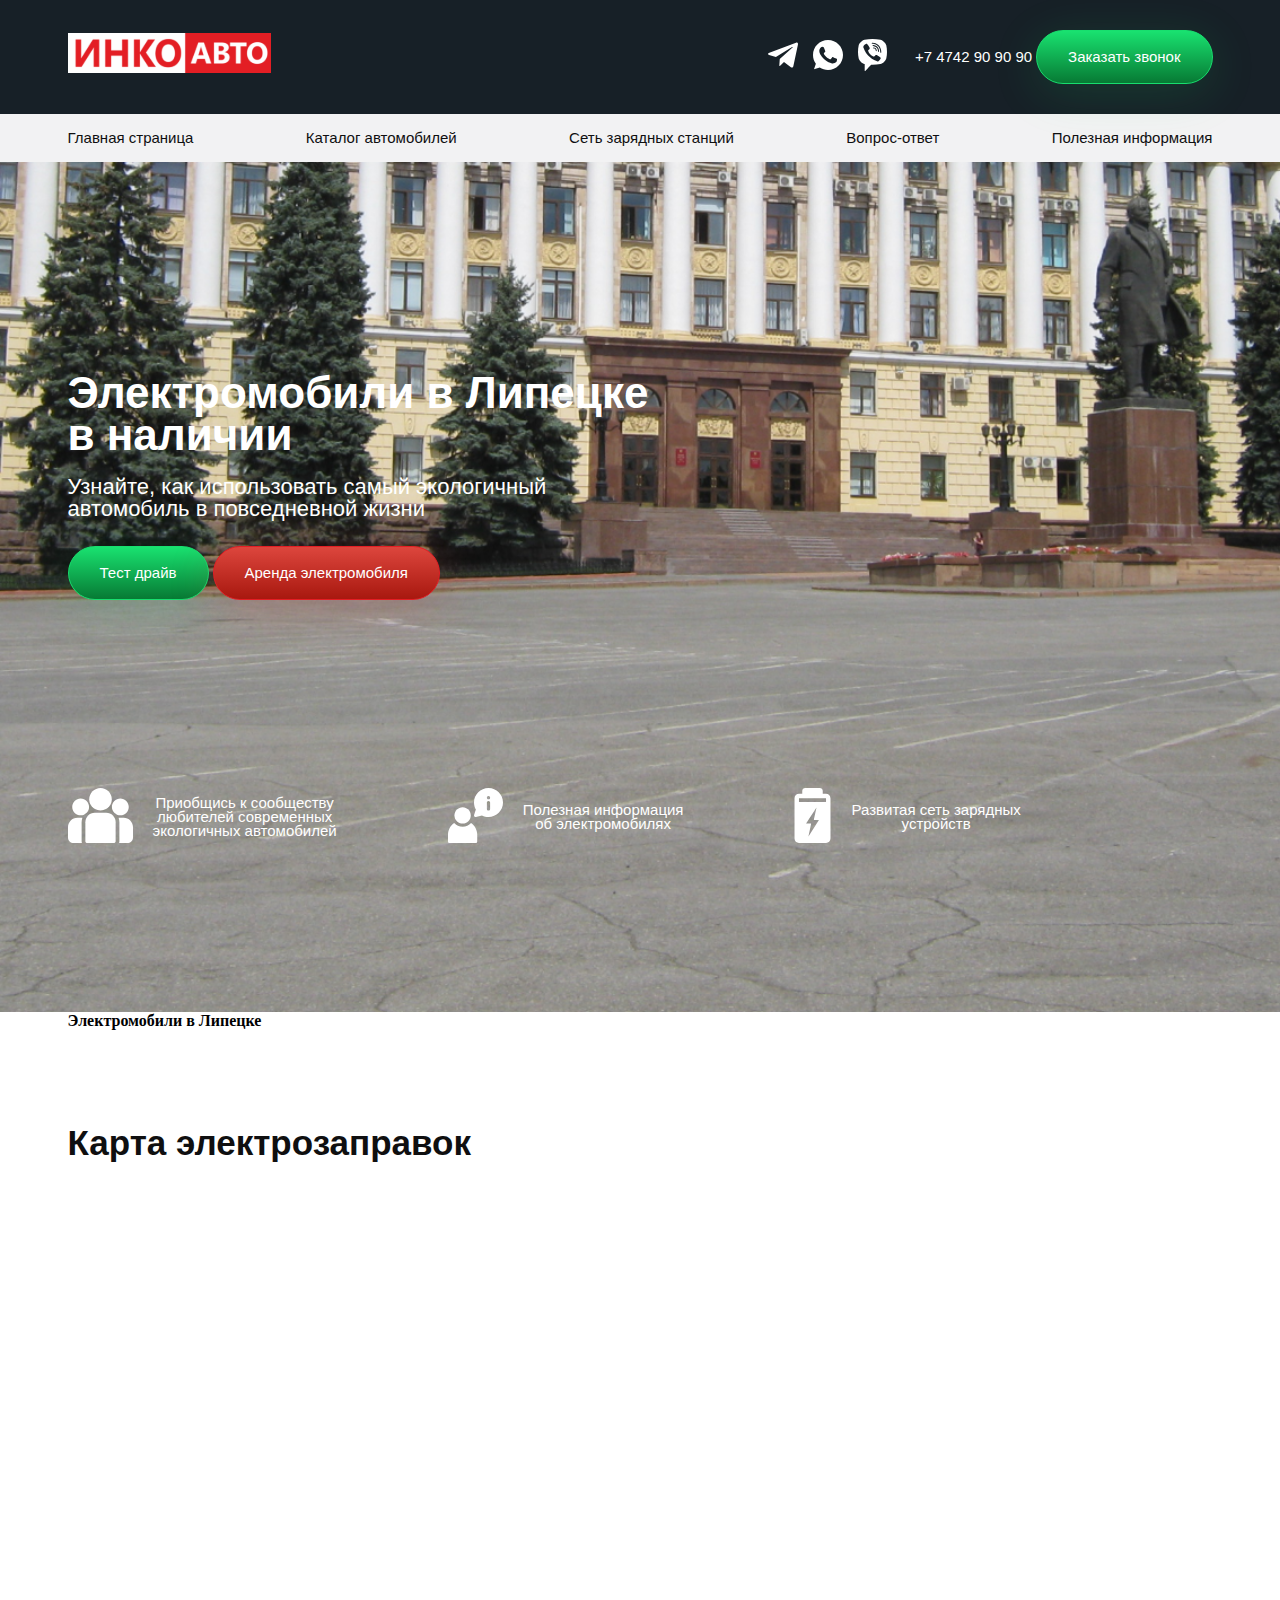
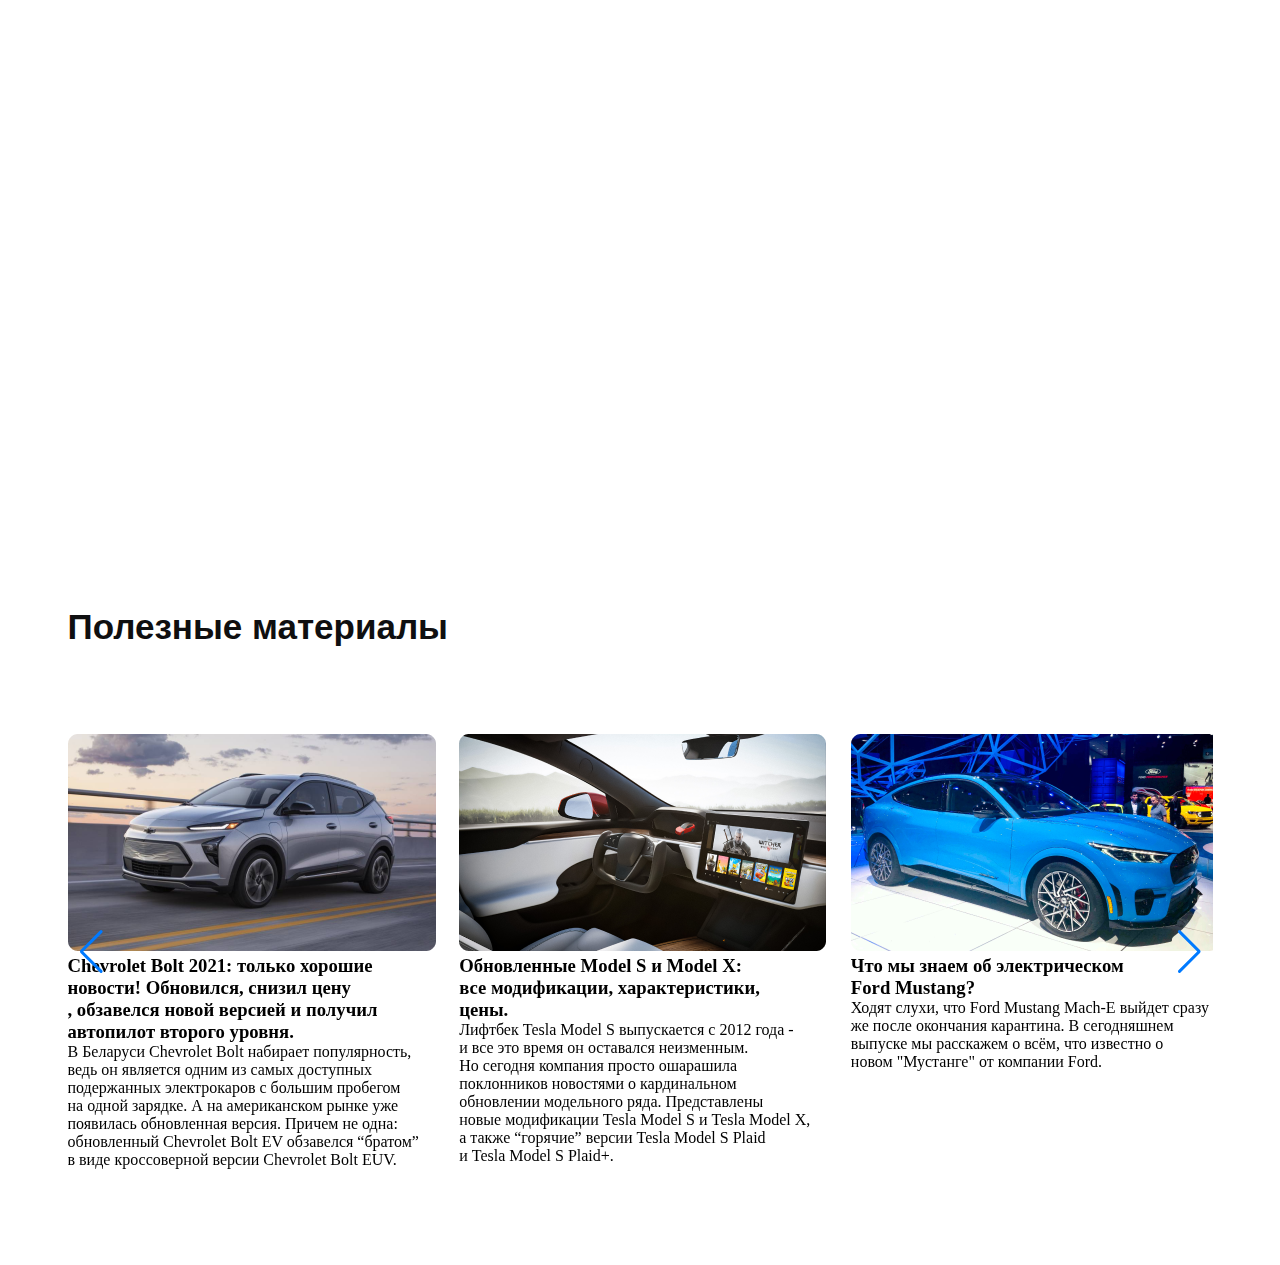
==== index.html @ d7811b65 "'initional'" ====
<!doctype html>
<html lang="en">
<head>
    <meta charset="UTF-8">
    <meta name="viewport"
          content="width=device-width, user-scalable=no, initial-scale=1.0, maximum-scale=1.0, minimum-scale=1.0">
    <meta http-equiv="X-UA-Compatible" content="ie=edge">
    <title>Document</title>

    <link
            rel="stylesheet"
            href="https://unpkg.com/swiper/swiper-bundle.min.css"
    />

    <link rel="stylesheet" href="./src/css/styles.css">

</head>
<body>

<header class="header">
    <div class="header__top">
        <div class="container">
            <div class="header__top-row">
                <h1 class="header__title">
                    <img class="header__logo" src="./src/images/logo.svg" alt="Инко-АВТО">
                </h1>
                <div class="header__top-right">
                    <div class="header__top-social">
                        <span class="header__top-icon"><svg width="30" height="26" viewBox="0 0 30 26" fill="none" xmlns="http://www.w3.org/2000/svg">
<path d="M11.7713 16.9762L11.275 23.9563C11.985 23.9563 12.2925 23.6513 12.6613 23.285L15.99 20.1038L22.8875 25.155C24.1525 25.86 25.0438 25.4888 25.385 23.9913L29.9125 2.77624L29.9138 2.77499C30.315 0.904988 29.2375 0.173738 28.005 0.632488L1.39251 10.8212C-0.423741 11.5262 -0.396241 12.5387 1.08376 12.9975L7.88751 15.1137L23.6913 5.22499C24.435 4.73249 25.1113 5.00499 24.555 5.49749L11.7713 16.9762Z" fill="white"/>
</svg>
</span>
                        <span class="header__top-icon"><svg width="30" height="30" viewBox="0 0 30 30" fill="none" xmlns="http://www.w3.org/2000/svg">
<path d="M15.0037 0H14.9963C6.72563 0 0 6.7275 0 15C0 18.2812 1.0575 21.3225 2.85562 23.7919L0.98625 29.3644L6.75187 27.5213C9.12375 29.0925 11.9531 30 15.0037 30C23.2744 30 30 23.2706 30 15C30 6.72938 23.2744 0 15.0037 0ZM23.7319 21.1819C23.37 22.2038 21.9338 23.0512 20.7881 23.2987C20.0044 23.4656 18.9806 23.5988 15.5344 22.17C11.1262 20.3438 8.2875 15.8644 8.06625 15.5737C7.85437 15.2831 6.285 13.2019 6.285 11.0494C6.285 8.89688 7.37813 7.84875 7.81875 7.39875C8.18062 7.02938 8.77875 6.86062 9.3525 6.86062C9.53813 6.86062 9.705 6.87 9.855 6.8775C10.2956 6.89625 10.5169 6.9225 10.8075 7.61813C11.1694 8.49 12.0506 10.6425 12.1556 10.8638C12.2625 11.085 12.3694 11.385 12.2194 11.6756C12.0788 11.9756 11.955 12.1087 11.7337 12.3637C11.5125 12.6187 11.3025 12.8138 11.0812 13.0875C10.8787 13.3256 10.65 13.5806 10.905 14.0213C11.16 14.4525 12.0413 15.8906 13.3387 17.0456C15.0131 18.5362 16.3706 19.0125 16.8562 19.215C17.2181 19.365 17.6494 19.3294 17.9137 19.0481C18.2494 18.6863 18.6637 18.0863 19.0856 17.4956C19.3856 17.0719 19.7644 17.0194 20.1619 17.1694C20.5669 17.31 22.71 18.3694 23.1506 18.5887C23.5912 18.81 23.8819 18.915 23.9887 19.1006C24.0938 19.2863 24.0938 20.1581 23.7319 21.1819Z" fill="white"/>
</svg>
</span>
                        <span class="header__top-icon"><svg width="29" height="32" viewBox="0 0 29 32" fill="none" xmlns="http://www.w3.org/2000/svg">
<path d="M22.4844 0.757848C17.1865 -0.252616 11.8137 -0.252616 6.51468 0.757848C4.19699 1.2754 1.28116 4.07677 0.711107 6.33007C-0.237036 10.69 -0.237036 15.1097 0.711107 19.4696C1.28116 21.7229 4.19699 24.5243 6.51468 25.0418C6.51526 25.042 6.51585 25.0421 6.51643 25.0422C6.61967 25.0625 6.69494 25.1522 6.69494 25.2577V31.6446C6.69494 31.9638 7.08356 32.1211 7.3048 31.8899L10.3307 28.7763C10.3307 28.7763 12.7419 26.2947 13.1754 25.8485C13.2178 25.8048 13.2763 25.7812 13.337 25.7829C16.392 25.8677 19.4503 25.6203 22.4844 25.042C24.8021 24.5244 27.7191 21.723 28.288 19.4697C29.2373 15.1098 29.2373 10.6901 28.288 6.33019C27.719 4.07677 24.8033 1.2754 22.4844 0.757848ZM22.5652 19.7948C22.1017 20.7816 21.4272 21.6025 20.4542 22.1265C20.1798 22.2744 19.8517 22.3222 19.5418 22.4178C19.1855 22.3094 18.8459 22.2365 18.5306 22.1053C15.2629 20.746 12.2555 18.9924 9.87333 16.3043C8.51865 14.7757 7.45825 13.05 6.56208 11.2236C6.13706 10.3575 5.77887 9.45746 5.41378 8.5633C5.08076 7.74789 5.57122 6.90549 6.08754 6.29111C6.57203 5.71452 7.19547 5.27325 7.87064 4.94805C8.39762 4.6942 8.91746 4.84055 9.30233 5.28839C10.1344 6.2566 10.8986 7.27434 11.5175 8.39665C11.898 9.08696 11.7936 9.93077 11.1039 10.4006C10.9363 10.5148 10.7835 10.6488 10.6274 10.7778C10.4904 10.8908 10.3616 11.005 10.2677 11.158C10.0961 11.4379 10.0879 11.7683 10.1984 12.0727C11.0489 14.4161 12.4825 16.2384 14.835 17.2198C15.2116 17.3769 15.5896 17.5597 16.0233 17.509C16.7496 17.4239 16.9847 16.6252 17.4937 16.2079C17.9912 15.8 18.6269 15.7946 19.1628 16.1346C19.6988 16.4747 20.2184 16.8398 20.7348 17.2088C21.2418 17.571 21.7465 17.9253 22.2142 18.3382C22.6635 18.7351 22.8184 19.2559 22.5652 19.7948ZM18.3461 12.1584C18.1432 12.162 18.223 12.158 18.3001 12.1558C17.9732 12.1443 17.7954 11.9513 17.7602 11.6376C17.7346 11.4084 17.7143 11.1762 17.6598 10.9532C17.5523 10.514 17.3195 10.107 16.9512 9.83794C16.7772 9.71084 16.5801 9.61813 16.3736 9.55851C16.1113 9.48258 15.8389 9.50347 15.5772 9.43915C15.293 9.36944 15.1358 9.1386 15.1804 8.87125C15.221 8.62797 15.4571 8.43808 15.7222 8.45733C17.3793 8.57727 18.5637 9.43622 18.7327 11.3922C18.7447 11.5303 18.7587 11.676 18.7282 11.8081C18.6785 12.0227 18.5255 12.1344 18.3709 12.1547C18.3836 12.155 18.3811 12.156 18.3461 12.1584ZM17.3157 7.68475C16.8072 7.43513 16.2573 7.27998 15.6998 7.1875C15.4562 7.14713 15.2101 7.1226 14.9653 7.08845C14.6687 7.04714 14.5104 6.8576 14.5244 6.56455C14.5375 6.28993 14.7377 6.09242 15.0361 6.10932C16.0171 6.16518 16.9645 6.37772 17.8366 6.8407C19.6099 7.78228 20.6229 9.26851 20.9186 11.2531C20.9321 11.343 20.9535 11.432 20.9603 11.5223C20.9771 11.745 20.9875 11.9681 21.0046 12.2619C20.9976 12.3154 20.9939 12.4412 20.9627 12.5597C20.8493 12.99 20.1987 13.0438 20.0489 12.6096C20.0045 12.4808 19.9979 12.3342 19.9976 12.1955C19.9961 11.2878 19.7993 10.3811 19.3428 9.59137C18.8735 8.77995 18.1565 8.09762 17.3157 7.68475ZM22.7952 13.8181C22.4526 13.8222 22.2984 13.5348 22.2762 13.2267C22.2322 12.6169 22.2018 12.0044 22.1178 11.3996C21.6754 8.20735 19.1364 5.5663 15.9673 4.99957C15.4904 4.91425 15.0022 4.89183 14.5192 4.84102C14.2138 4.80886 13.8139 4.79032 13.7462 4.40972C13.6894 4.09062 13.9581 3.83654 14.2611 3.82022C14.3435 3.81576 14.4264 3.81952 14.5092 3.81987C18.6137 3.93524 14.7597 3.82879 14.5202 3.82046C18.7894 3.94521 22.2946 6.78766 23.0463 11.0206C23.1745 11.7425 23.2201 12.4805 23.2771 13.2132C23.301 13.5213 23.127 13.8141 22.7952 13.8181Z" fill="white"/>
</svg>

                        </span>

                    </div>
                    <div class="header__top-call">
                        <a class="header__number" href="tel:+7 4742 90 90 90">+7 4742 90 90 90</a>
                        <button class="btn btn_green" type="button">Заказать звонок</button>
                    </div>

                </div>
            </div>
        </div>
    </div>

    <div class="header__bot">
        <div class="container">
            <nav class="header__nav">
                <a class="header__link" href="">Главная cтраница</a>
                <a class="header__link" href="">Каталог автомобилей</a>
                <a class="header__link" href="">Сеть зарядных станций</a>
                <a class="header__link" href="">Вопрос-ответ</a>
                <a class="header__link" href="">Полезная информация</a>
            </nav>
        </div>
    </div>
</header>

<main>
    <section class="home">
        <div class="container">
            <h2 class="home__title">Электромобили в Липецке <br>
                в наличии</h2>
            <p2 class="home__subtitle">Узнайте, как использовать самый экологичный <br>
                автомобиль в повседневной жизни</p2>
            <div class="home__btns">
                <button class="btn btn_green" type="button">Тест драйв</button>
                <button class="btn btn_red" type="button">Аренда электромобиля</button>
            </div>
            <div class="home__row">
                <div class="home__card">
                    <span class="home__card-icon">
                        <svg width="65" height="65" viewBox="0 0 65 65" fill="none" xmlns="http://www.w3.org/2000/svg">
<path d="M55.617 34.6989H50.5901C51.1025 36.1017 51.3825 37.6157 51.3825 39.1936V58.1921C51.3825 58.85 51.268 59.4815 51.0596 60.0688H59.3701C62.4745 60.0688 65 57.5431 65 54.4389V44.0819C65.0001 38.9082 60.7909 34.6989 55.617 34.6989Z" fill="white"/>
<path d="M13.6177 39.1937C13.6177 37.6157 13.8976 36.1019 14.41 34.699H9.38312C4.20927 34.699 0 38.9083 0 44.0822V54.4391C0 57.5434 2.52548 60.069 5.62987 60.069H13.9405C13.7322 59.4815 13.6177 58.8501 13.6177 58.1923V39.1937Z" fill="white"/>
<path d="M38.2461 29.8105H26.754C21.5802 29.8105 17.3709 34.0198 17.3709 39.1937V58.1922C17.3709 59.2286 18.2111 60.0689 19.2475 60.0689H45.7526C46.789 60.0689 47.6292 59.2287 47.6292 58.1922V39.1937C47.6292 34.0198 43.42 29.8105 38.2461 29.8105Z" fill="white"/>
<path d="M32.5 4.93088C26.2778 4.93088 21.2157 9.99302 21.2157 16.2154C21.2157 20.4359 23.5451 24.122 26.9853 26.0573C28.617 26.9752 30.4982 27.4998 32.5 27.4998C34.5018 27.4998 36.383 26.9752 38.0148 26.0573C41.4551 24.122 43.7844 20.4358 43.7844 16.2154C43.7844 9.99314 38.7223 4.93088 32.5 4.93088Z" fill="white"/>
<path d="M12.6849 15.4488C8.03145 15.4488 4.2457 19.2346 4.2457 23.888C4.2457 28.5415 8.03145 32.3273 12.6849 32.3273C13.8653 32.3273 14.9894 32.0828 16.0105 31.6432C17.7759 30.8832 19.2315 29.5377 20.1323 27.8524C20.7645 26.6696 21.1241 25.3202 21.1241 23.888C21.1241 19.2347 17.3384 15.4488 12.6849 15.4488Z" fill="white"/>
<path d="M52.3152 15.4488C47.6617 15.4488 43.876 19.2346 43.876 23.888C43.876 25.3203 44.2356 26.6697 44.8679 27.8524C45.7686 29.5379 47.2242 30.8833 48.9897 31.6432C50.0107 32.0828 51.1348 32.3273 52.3152 32.3273C56.9687 32.3273 60.7544 28.5415 60.7544 23.888C60.7544 19.2346 56.9687 15.4488 52.3152 15.4488Z" fill="white"/>
</svg>
                      </span>
                    <p class="home__card-text">Приобщись к сообществу <br>любителей современных <br> экологичных  автомобилей</p>
                </div>
                <div class="home__card">
                    <span class="home__card-icon">
               <svg width="55" height="55" viewBox="0 0 55 55" fill="none" xmlns="http://www.w3.org/2000/svg">
<path d="M14.6094 19.3359C10.1672 19.3359 6.44531 22.9504 6.44531 27.3926C6.44531 31.8348 10.1672 35.4492 14.6094 35.4492C19.0516 35.4492 22.7734 31.8348 22.7734 27.3926C22.7734 22.9504 19.0516 19.3359 14.6094 19.3359Z" fill="white"/>
<path d="M40.498 0C32.5012 0 25.9961 6.50515 25.9961 14.502C25.9961 16.9961 26.6334 19.4304 27.8434 21.5893L26.0795 26.8828C25.8922 27.4413 26.026 28.055 26.4257 28.4877C26.8358 28.9313 27.4483 29.0958 27.9977 28.9551L33.9819 27.4603C35.993 28.4721 38.2321 29.0039 40.498 29.0039C48.4949 29.0039 55 22.4988 55 14.502C55 6.50515 48.4949 0 40.498 0ZM42.1094 20.9473C42.1094 21.8379 41.3887 22.5586 40.498 22.5586C39.6074 22.5586 38.8867 21.8379 38.8867 20.9473V14.502C38.8867 13.6113 39.6074 12.8906 40.498 12.8906C41.3887 12.8906 42.1094 13.6113 42.1094 14.502V20.9473ZM40.498 11.2793C39.6082 11.2793 38.8867 10.5579 38.8867 9.66797C38.8867 8.77809 39.6082 8.05664 40.498 8.05664C41.3879 8.05664 42.1094 8.77809 42.1094 9.66797C42.1094 10.5579 41.3879 11.2793 40.498 11.2793Z" fill="white"/>
<path d="M23.0646 34.9087C20.9985 37.2014 17.9308 38.6719 14.6094 38.6719C11.288 38.6719 8.22024 37.2014 6.1542 34.9087C2.44353 37.5379 0 41.8446 0 46.7285V53.3887C0 54.2793 0.720693 55 1.61133 55H27.6074C28.4981 55 29.2188 54.2793 29.2188 53.3887V46.7285C29.2188 41.8446 26.7752 37.5379 23.0646 34.9087Z" fill="white"/>
</svg>

                      </span>
                    <p class="home__card-text">Полезная информация <br> об электромобилях</p>
                </div>
                <div class="home__card">
                    <span class="home__card-icon">
                       <svg width="37" height="55" viewBox="0 0 37 55" fill="none" xmlns="http://www.w3.org/2000/svg">
<path d="M32.028 5.8212H28.745V2.9728C28.745 1.3336 27.4114 0 25.7722 0H11.2277C9.5885 0 8.25489 1.3336 8.25489 2.9728V5.8212H4.97203C2.51322 5.8212 0.512817 7.8216 0.512817 10.2804V50.5408C0.512817 52.9996 2.51322 55 4.97203 55H32.028C34.4868 55 36.4872 52.9996 36.4872 50.5408V10.2804C36.4872 7.8216 34.4868 5.8212 32.028 5.8212ZM14.4434 48.4598L17.1035 35.8233C17.125 35.7202 17.099 35.6127 17.0318 35.5292C16.9674 35.4514 16.8646 35.4021 16.7605 35.4021H12.0587L22.5088 19.5596L19.8609 31.4722C19.8381 31.5755 19.8631 31.6822 19.9295 31.7641C19.9981 31.8503 20.0971 31.8977 20.2038 31.8977H24.9228L14.4434 48.4598ZM32.028 14.0881H4.97203V10.2804H32.028V14.0881Z" fill="white"/>
</svg>

                      </span>
                    <p class="home__card-text">Развитая сеть зарядных <br>устройств</p>
                </div>

            </div>
        </div>
    </section>
    <section class="elektrocars">
        <div class="container">
            <h4 class="elektrocars__title">Электромобили в Липецке </h4>
        </div>
    </section>
    <section class="map">
        <div class="container">
            <h2 class="map__title">Карта электрозаправок</h2>
        </div>
        <div>
            <iframe src="https://www.google.com/maps/embed?pb=!1m18!1m12!1m3!1d2923.7087150955836!2d74.59343961488145!3d42.87899187915543!2m3!1f0!2f0!3f0!3m2!1i1024!2i768!4f13.1!3m3!1m2!1s0x389eb73ef59391dd%3A0xd9a25f1216632551!2zSVQtUlVOIC0g0LDQutCw0LTQtdC80LjRjyDQv9GA0L7Qs9GA0LDQvNC80LjRgNC-0LLQsNC90LjRjyDQvNC10LbQtNGD0L3QsNGA0L7QtNC90L7Qs9C-INGB0YLQsNC90LTQsNGA0YLQsA!5e0!3m2!1sru!2skg!4v1657628754814!5m2!1sru!2skg" width="100%" height="785" style="border:0;" allowfullscreen="" loading="lazy" referrerpolicy="no-referrer-when-downgrade"></iframe>
        </div>
    </section>
    <section class="products">
        <div class="container">
            <h2 class="products__title">Полезные материалы</h2>
            <div class="products__row">


                </div>

            <div class="swiper mySwiper">
                <div class="swiper-wrapper">
                    <div class="swiper-slide"> <div class="products__card">
                        <img class="products__card-img" src="./src/images/products/Chevrolet.png" alt="">
                        <h3 class="products__card-title">Chevrolet Bolt 2021: только хорошие <br>
                            новости! Обновился, снизил цену
                            <br>, обзавелся новой версией   и получил <br>
                            автопилот второго уровня.</h3>
                        <p>В Беларуси Chevrolet Bolt набирает популярность, <br>
                            ведь он является одним из самых доступных <br>
                            подержанных электрокаров с большим пробегом <br>
                            на одной зарядке. А на американском рынке уже <br>
                            появилась обновленная версия. Причем не одна: <br>
                            обновленный Chevrolet Bolt EV обзавелся “братом” <br>
                            в виде кроссоверной версии Chevrolet Bolt EUV.</p>

                    </div></div>
                    <div class="swiper-slide"> <div class="products__card">
                        <img class="products__card-img" src="./src/images/products/2.png" alt="">
                        <h3 class="products__card-title">Обновленные Model S и Model X: <br>
                            все модификации, характеристики, <br>
                            цены.</h3>
                        <p>Лифтбек Tesla Model S выпускается с 2012 года - <br>
                            и все это время он оставался неизменным. <br>
                            Но сегодня компания просто ошарашила <br>
                            поклонников новостями о кардинальном <br>
                            обновлении модельного ряда. Представлены <br>
                            новые модификации Tesla Model S и Tesla Model X, <br>
                            а также “горячие” версии Tesla Model S Plaid <br>
                            и Tesla Model S Plaid+.</p>

                    </div></div>
                    <div class="swiper-slide"> <div class="products__card">
                        <img class="products__card-img" src="./src/images/products/Mustang.png" alt="">
                        <h3 class="products__card-title">Что мы знаем об электрическом <br>
                            Ford Mustang?</h3>
                        <p>Ходят слухи, что Ford Mustang Mach-E выйдет сразу <br>
                            же после окончания карантина. В сегодняшнем <br>
                            выпуске мы расскажем о всём, что известно о <br>
                            новом "Мустанге" от компании Ford.</p>

                    </div></div>
                    <div class="swiper-slide"> <div class="products__card">
                        <img class="products__card-img" src="./src/images/products/Chevrolet.png" alt="">
                        <h3 class="products__card-title">Chevrolet Bolt 2021: только хорошие <br>
                            новости! Обновился, снизил цену
                            <br>, обзавелся новой версией   и получил <br>
                            автопилот второго уровня.</h3>
                        <p>В Беларуси Chevrolet Bolt набирает популярность, <br>
                            ведь он является одним из самых доступных <br>
                            подержанных электрокаров с большим пробегом <br>
                            на одной зарядке. А на американском рынке уже <br>
                            появилась обновленная версия. Причем не одна: <br>
                            обновленный Chevrolet Bolt EV обзавелся “братом” <br>
                            в виде кроссоверной версии Chevrolet Bolt EUV.</p>

                    </div></div>
                    <div class="swiper-slide"> <div class="products__card">
                        <img class="products__card-img" src="./src/images/products/2.png" alt="">
                        <h3 class="products__card-title">Обновленные Model S и Model X: <br>
                            все модификации, характеристики, <br>
                            цены.</h3>
                        <p>Лифтбек Tesla Model S выпускается с 2012 года - <br>
                            и все это время он оставался неизменным. <br>
                            Но сегодня компания просто ошарашила <br>
                            поклонников новостями о кардинальном <br>
                            обновлении модельного ряда. Представлены <br>
                            новые модификации Tesla Model S и Tesla Model X, <br>
                            а также “горячие” версии Tesla Model S Plaid <br>
                            и Tesla Model S Plaid+.</p>

                    </div></div>
                    <div class="swiper-slide"> <div class="products__card">
                        <img class="products__card-img" src="./src/images/products/Mustang.png" alt="">
                        <h3 class="products__card-title">Что мы знаем об электрическом <br>
                            Ford Mustang?</h3>
                        <p>Ходят слухи, что Ford Mustang Mach-E выйдет сразу <br>
                            же после окончания карантина. В сегодняшнем <br>
                            выпуске мы расскажем о всём, что известно о <br>
                            новом "Мустанге" от компании Ford.</p>

                    </div></div>
                    <div class="swiper-slide"> <div class="products__card">
                        <img class="products__card-img" src="./src/images/products/Chevrolet.png" alt="">
                        <h3 class="products__card-title">Chevrolet Bolt 2021: только хорошие <br>
                            новости! Обновился, снизил цену
                            <br>, обзавелся новой версией   и получил <br>
                            автопилот второго уровня.</h3>
                        <p>В Беларуси Chevrolet Bolt набирает популярность, <br>
                            ведь он является одним из самых доступных <br>
                            подержанных электрокаров с большим пробегом <br>
                            на одной зарядке. А на американском рынке уже <br>
                            появилась обновленная версия. Причем не одна: <br>
                            обновленный Chevrolet Bolt EV обзавелся “братом” <br>
                            в виде кроссоверной версии Chevrolet Bolt EUV.</p>

                    </div></div>
                    <div class="swiper-slide"> <div class="products__card">
                        <img class="products__card-img" src="./src/images/products/Mustang.png" alt="">
                        <h3 class="products__card-title">Что мы знаем об электрическом <br>
                            Ford Mustang?</h3>
                        <p>Ходят слухи, что Ford Mustang Mach-E выйдет сразу <br>
                            же после окончания карантина. В сегодняшнем <br>
                            выпуске мы расскажем о всём, что известно о <br>
                            новом "Мустанге" от компании Ford.</p>

                    </div></div>
                    <div class="swiper-slide"> <div class="products__card">
                        <img class="products__card-img" src="./src/images/products/Mustang.png" alt="">
                        <h3 class="products__card-title">Что мы знаем об электрическом <br>
                            Ford Mustang?</h3>
                        <p>Ходят слухи, что Ford Mustang Mach-E выйдет сразу <br>
                            же после окончания карантина. В сегодняшнем <br>
                            выпуске мы расскажем о всём, что известно о <br>
                            новом "Мустанге" от компании Ford.</p>

                    </div></div>
                    <div class="swiper-slide"> <div class="products__card">
                        <img class="products__card-img" src="./src/images/products/2.png" alt="">
                        <h3 class="products__card-title">Обновленные Model S и Model X: <br>
                            все модификации, характеристики, <br>
                            цены.</h3>
                        <p>Лифтбек Tesla Model S выпускается с 2012 года - <br>
                            и все это время он оставался неизменным. <br>
                            Но сегодня компания просто ошарашила <br>
                            поклонников новостями о кардинальном <br>
                            обновлении модельного ряда. Представлены <br>
                            новые модификации Tesla Model S и Tesla Model X, <br>
                            а также “горячие” версии Tesla Model S Plaid <br>
                            и Tesla Model S Plaid+.</p>

                    </div></div>
                    <div class="swiper-slide"> <div class="products__card">
                        <img class="products__card-img" src="./src/images/products/Mustang.png" alt="">
                        <h3 class="products__card-title">Что мы знаем об электрическом <br>
                            Ford Mustang?</h3>
                        <p>Ходят слухи, что Ford Mustang Mach-E выйдет сразу <br>
                            же после окончания карантина. В сегодняшнем <br>
                            выпуске мы расскажем о всём, что известно о <br>
                            новом "Мустанге" от компании Ford.</p>

                    </div></div>


                </div>
                <div class="swiper-button-next"></div>
                <div class="swiper-button-prev"></div>
            </div>
            </div>
        </div>
    </section>



</main>
<script src="https://unpkg.com/swiper/swiper-bundle.min.js"></script>

<script src="./src/js/main.js"></script>

</body>
</html>
---- src/css/styles.css ----
@import "../fonts/museo/style.css";
* {
  padding: 0;
  margin: 0;
  -webkit-box-sizing: border-box;
          box-sizing: border-box;
  text-decoration: none;
  list-style-type: none;
}

.container {
  max-width: 1185px;
  margin: 0 auto;
  padding: 0 20px;
}

.swiper {
  width: 600px;
  height: 300px;
}

.btn {
  font-family: "Museo Sans Rounded 700", sans-serif;
  font-size: 15px;
  line-height: 18px;
  text-align: center;
  color: #FFFFFF;
  padding: 17px 31px;
  border-radius: 43px;
  border: none;
  cursor: pointer;
}
.btn_green {
  background: -webkit-gradient(linear, left bottom, left top, from(#077A34), to(#19E270));
  background: linear-gradient(360deg, #077A34 0%, #19E270 100%);
  -webkit-box-shadow: 0 9px 48px rgba(24, 220, 109, 0.15);
          box-shadow: 0 9px 48px rgba(24, 220, 109, 0.15);
  -webkit-transition: 5s;
  transition: 5s;
  border: 1px solid #18DE6E;
}
.btn_green:hover {
  -webkit-transition: 5s;
  transition: 5s;
  background: #FFFFFF;
  border: 1px solid #18DE6E;
  color: #18DC6D;
}
.btn_red {
  background: -webkit-gradient(linear, left bottom, left top, from(#A8180F), to(#DD463D));
  background: linear-gradient(360deg, #A8180F 0%, #DD463D 100%);
  -webkit-box-shadow: 0 9px 48px rgba(211, 61, 52, 0.24);
          box-shadow: 0 9px 48px rgba(211, 61, 52, 0.24);
  -webkit-transition: 5s;
  transition: 5s;
  border: 1px solid #E31E24;
}
.btn_red:hover {
  background: #FFFFFF;
  border: 1px solid #E31E24;
  -webkit-transition: 5s;
  transition: 5s;
  color: #E31E24;
}

.header__top {
  background: #172027;
  padding: 30px 0;
}
.header__top-row {
  display: -webkit-box;
  display: -ms-flexbox;
  display: flex;
  -webkit-box-pack: justify;
      -ms-flex-pack: justify;
          justify-content: space-between;
  -webkit-box-align: center;
      -ms-flex-align: center;
          align-items: center;
}
.header__top-right {
  display: -webkit-box;
  display: -ms-flexbox;
  display: flex;
  -webkit-box-align: center;
      -ms-flex-align: center;
          align-items: center;
  -webkit-column-gap: 28px;
     -moz-column-gap: 28px;
          column-gap: 28px;
}
.header__top-social {
  display: -webkit-box;
  display: -ms-flexbox;
  display: flex;
  -webkit-box-align: center;
      -ms-flex-align: center;
          align-items: center;
  -webkit-column-gap: 15px;
     -moz-column-gap: 15px;
          column-gap: 15px;
}
.header-call {
  display: -webkit-box;
  display: -ms-flexbox;
  display: flex;
  -webkit-box-align: center;
      -ms-flex-align: center;
          align-items: center;
  -webkit-column-gap: 12px;
     -moz-column-gap: 12px;
          column-gap: 12px;
}
.header__number {
  font-family: "Museo Sans Rounded 700", sans-serif;
  font-size: 15px;
  line-height: 18px;
  color: #FFFFFF;
}
.header__bot {
  background: #F2F2F3;
  padding: 15px 0;
}
.header__nav {
  display: -webkit-box;
  display: -ms-flexbox;
  display: flex;
  -webkit-box-pack: justify;
      -ms-flex-pack: justify;
          justify-content: space-between;
  -webkit-box-align: center;
      -ms-flex-align: center;
          align-items: center;
}
.header__link {
  font-family: "Museo Sans Rounded 300", sans-serif;
  font-size: 15px;
  line-height: 18px;
  text-align: center;
  color: #0F0F10;
}
.header__link:hover {
  color: #E31E24;
}

.home {
  padding: 210px 0 80px;
  background: url("../images/homebg.png") center/cover no-repeat;
}
.home__title {
  font-family: "Museo Sans Rounded 700", sans-serif;
  font-size: 44px;
  line-height: 96.5%;
  color: #fff;
  padding-bottom: 20px;
}
.home__subtitle {
  font-family: "Museo Sans Rounded 300", sans-serif;
  font-size: 22px;
  line-height: 96.5%;
  color: #fff;
}
.home__btns {
  padding-top: 26px;
}
.home__row {
  display: -webkit-box;
  display: -ms-flexbox;
  display: flex;
  text-align: center;
  -webkit-column-gap: 111px;
     -moz-column-gap: 111px;
          column-gap: 111px;
}
.home__card {
  padding: 183px 0 81px;
  display: -webkit-box;
  display: -ms-flexbox;
  display: flex;
  text-align: center;
  -webkit-box-align: center;
      -ms-flex-align: center;
          align-items: center;
  -webkit-column-gap: 20px;
     -moz-column-gap: 20px;
          column-gap: 20px;
  font-family: "Museo Sans Rounded 300", sans-serif;
  font-size: 15px;
  line-height: 96.5%;
  color: #fff;
}

.map {
  padding: 96px 0;
}
.map__title {
  font-family: "Museo Sans Rounded 300", sans-serif;
  font-size: 35px;
  line-height: 96.5%;
  color: #0F0F10;
  margin-bottom: 70px;
}

.products {
  padding: 96px 0;
}
.products__title {
  font-family: "Museo Sans Rounded 300", sans-serif;
  font-size: 35px;
  line-height: 96.5%;
  color: #0F0F10;
  margin-bottom: 90px;
}
.products__card {
  width: 100%;
}
.products-title {
  font-family: "Museo Sans Rounded 700", sans-serif;
  font-size: 26px;
  line-height: 96.5%;
  color: #0F0F10;
  margin: 40px 0 12px;
}
.products-desc {
  font-family: "Museo Sans Rounded 300", sans-serif;
  font-size: 15px;
  line-height: 18px;
  color: #0F0F10;
}

.swiper {
  width: 100%;
  height: 100%;
}

.swiper-slide {
  /* Center slide text vertically */
  display: -webkit-box;
  display: -ms-flexbox;
  display: flex;
  -webkit-box-pack: center;
  -ms-flex-pack: center;
  justify-content: center;
  -webkit-box-align: center;
  -ms-flex-align: center;
  align-items: center;
}
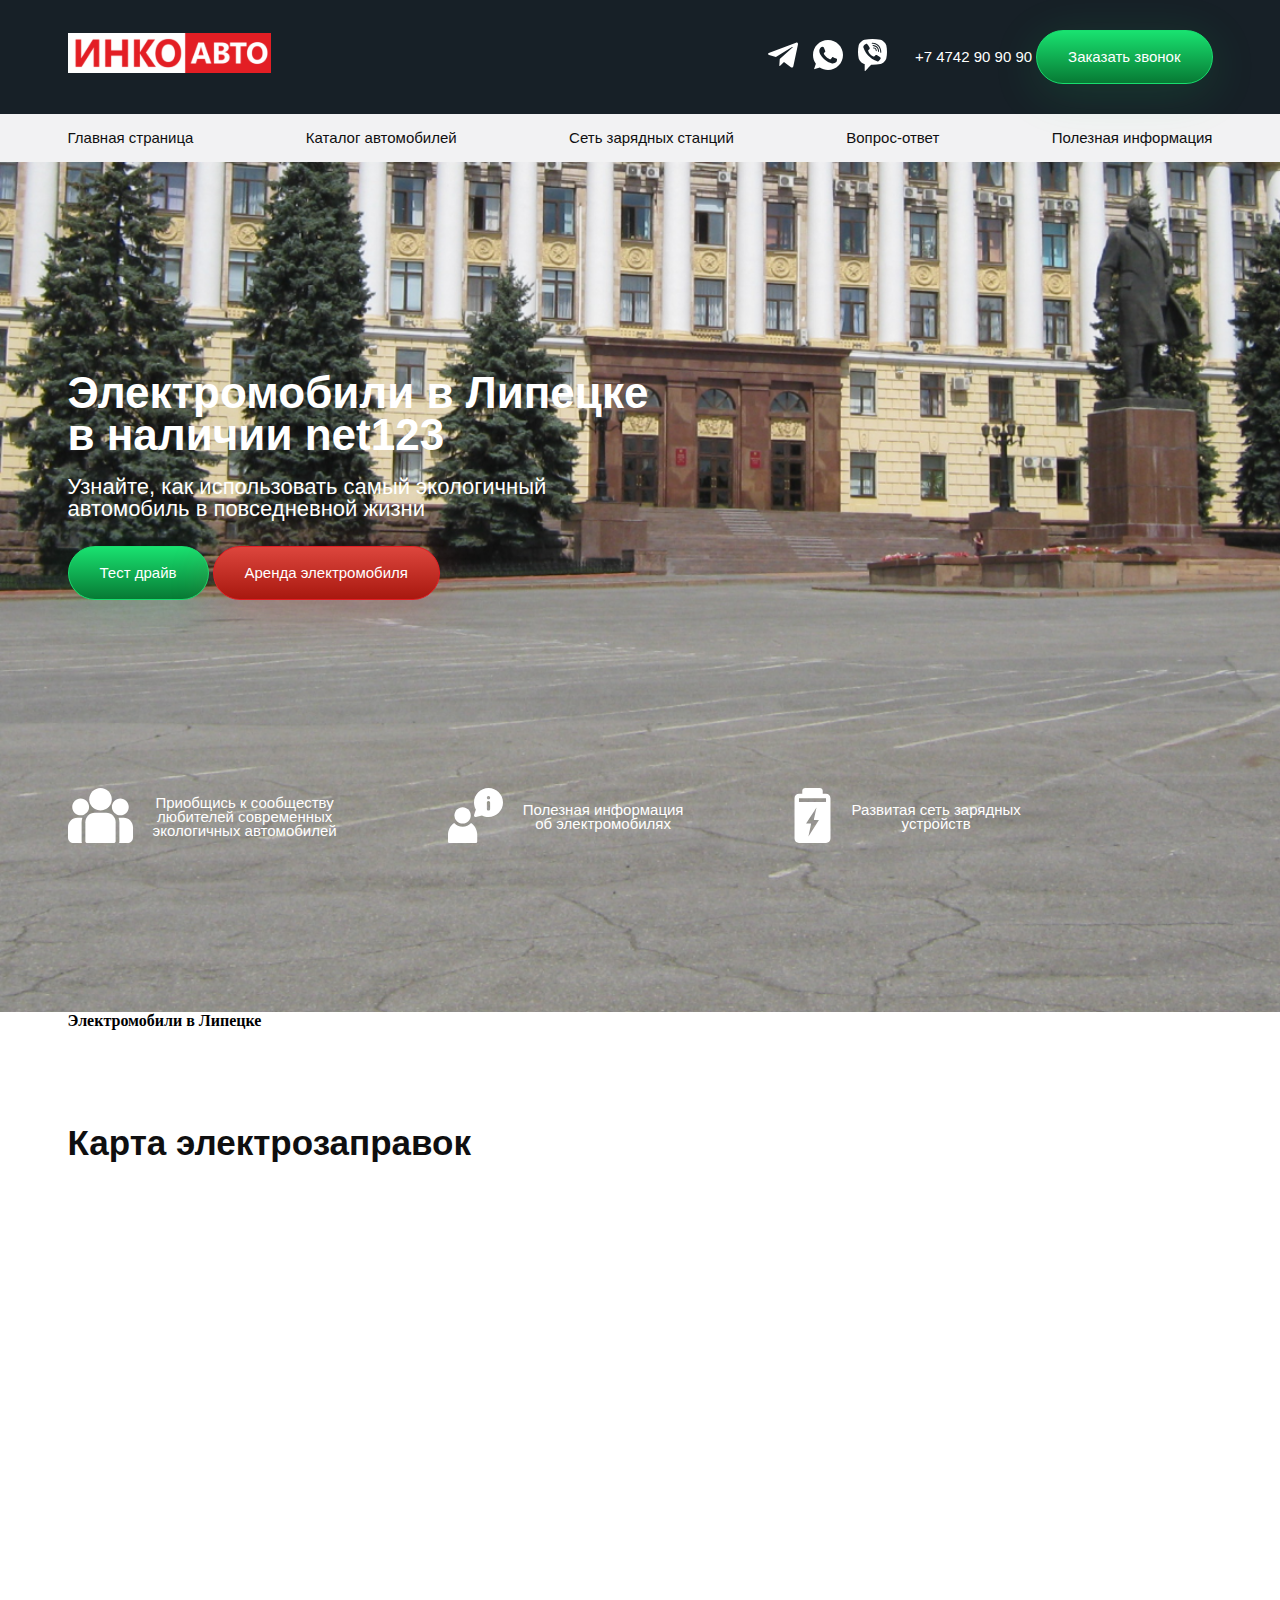
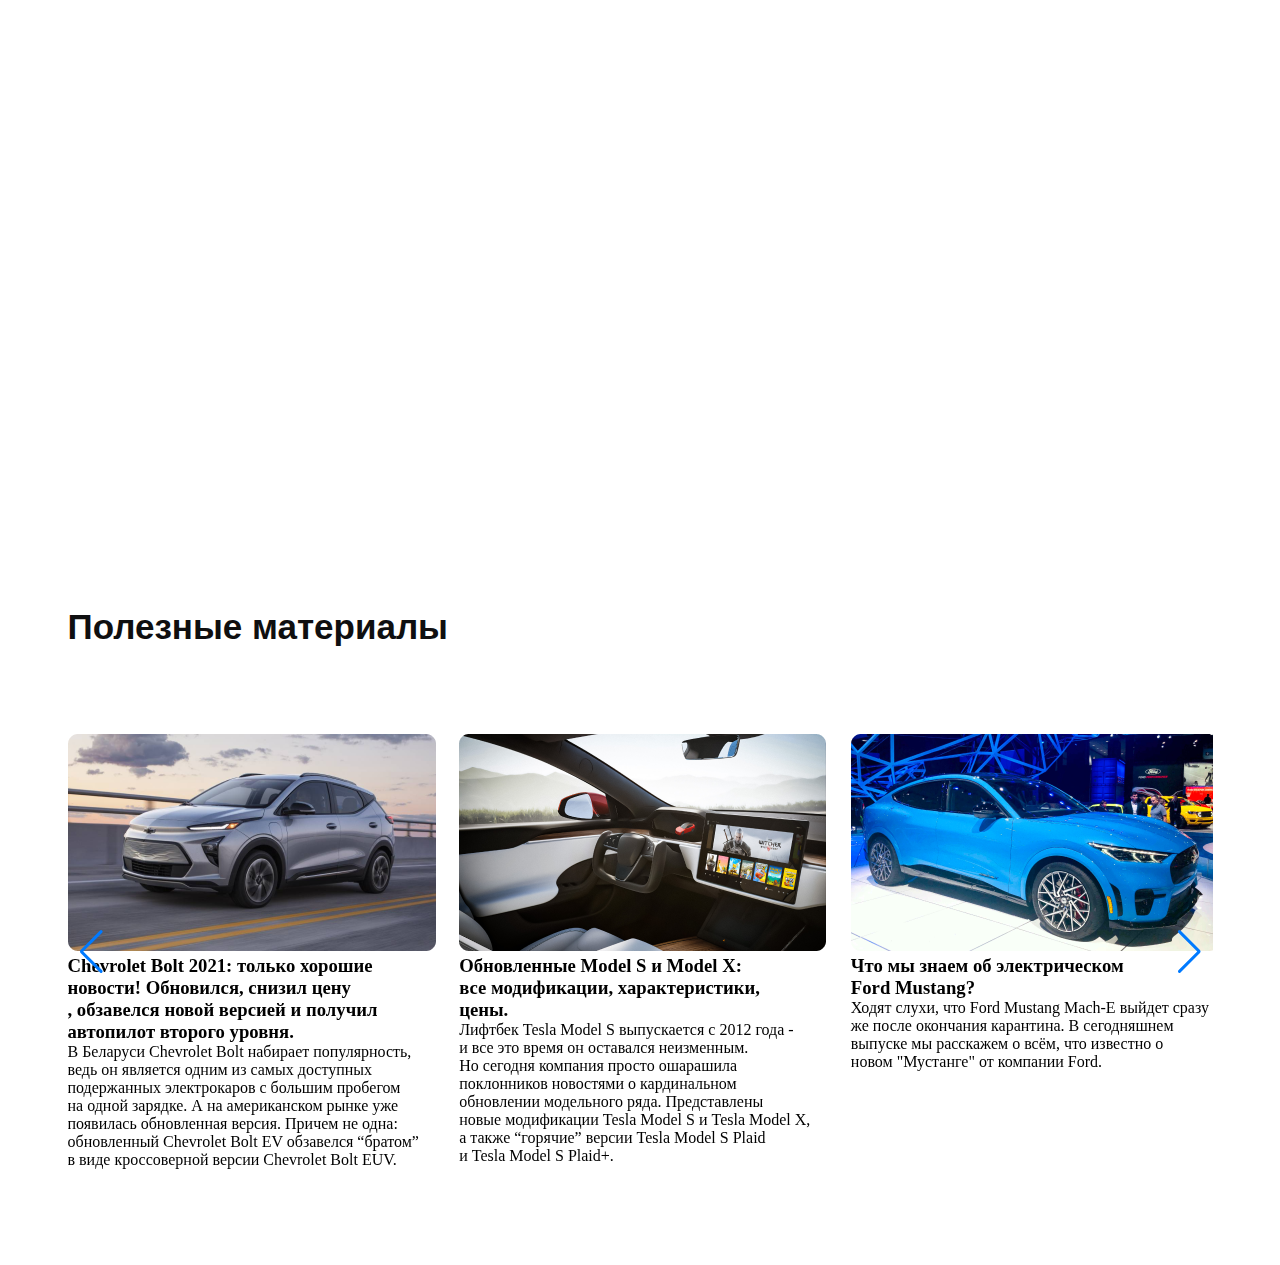
==== commit 6d7eb517: "add home" ====
--- a/index.html
+++ b/index.html
@@ -68,7 +68,7 @@
     <section class="home">
         <div class="container">
             <h2 class="home__title">Электромобили в Липецке <br>
-                в наличии</h2>
+                в наличии net123</h2>
             <p2 class="home__subtitle">Узнайте, как использовать самый экологичный <br>
                 автомобиль в повседневной жизни</p2>
             <div class="home__btns">
